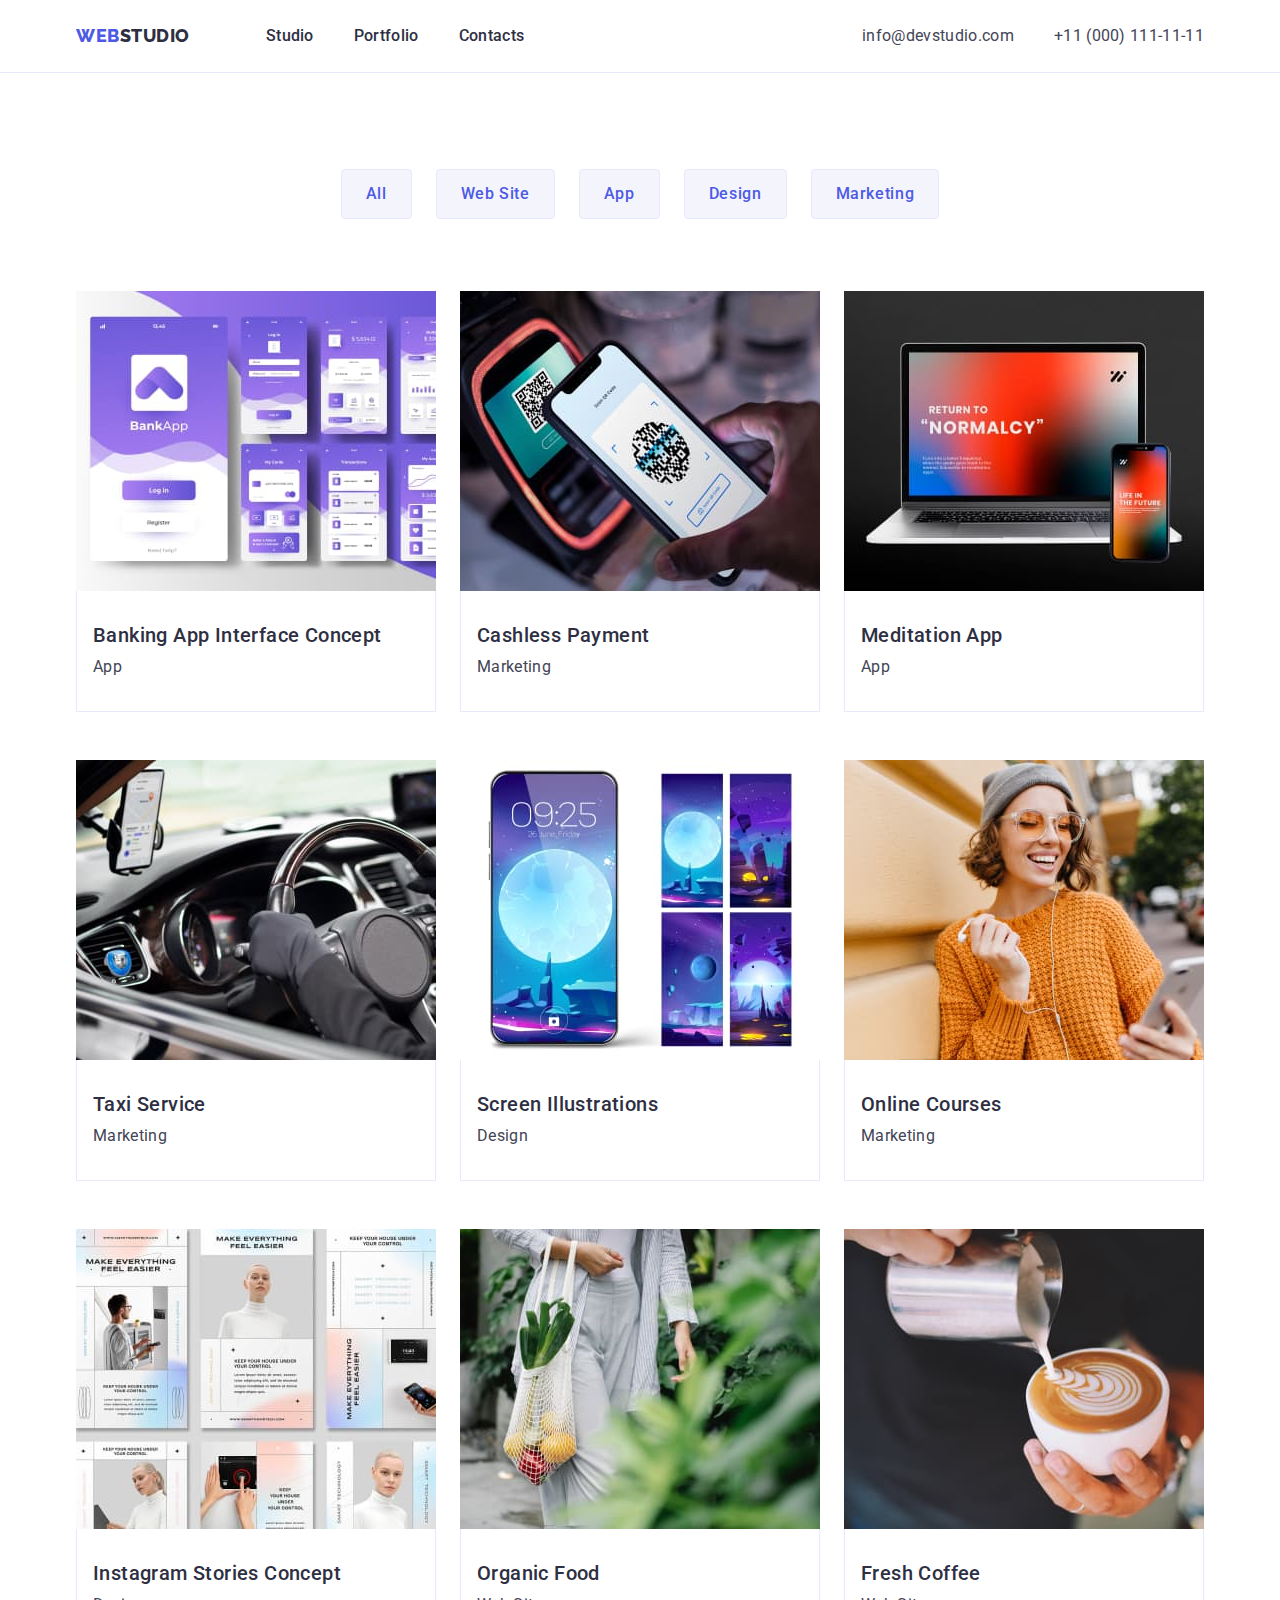
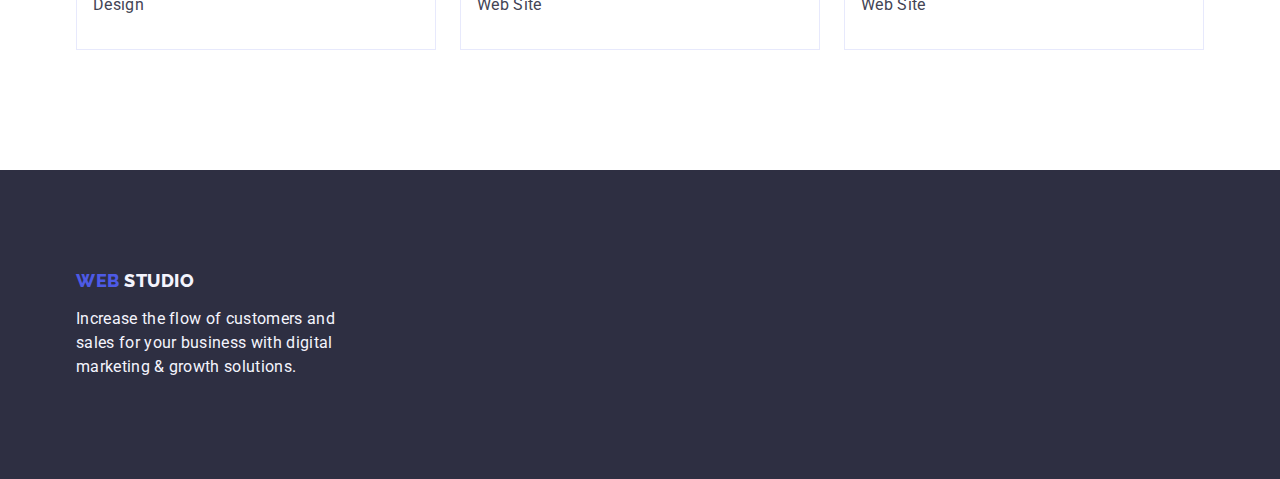
==== portfolio.html @ 2b47f882 "add file of 3" ====
<!DOCTYPE html>
<html lang="en">
  <head>
    <meta charset="UTF-8">
    <meta http-equiv="X-UA-Compatible" content="IE=edge">
    <meta name="viewport" content="width=device-width, initial-scale=1.0">
    <title>Portfolio</title>
    <link rel="preconnect" href="https://fonts.googleapis.com">
    <link rel="preconnect" href="https://fonts.gstatic.com" crossorigin>
    <link
      href="https://fonts.googleapis.com/css2?family=Raleway:wght@800&family=Roboto:wght@400;500;700;900&display=swap"
      rel="stylesheet">
    <link rel="stylesheet"
      href="https://cdnjs.cloudflare.com/ajax/libs/modern-normalize/1.1.0/modern-normalize.min.css">
    <link rel="stylesheet" href="./css/styles.css">
  </head>
  <body>
    <!-- Top line -->

    <header class="page-header">
      <div class="container page-header-container">
        <nav class="page-nav">
          <a class="logo link logo-header" href="./index.html"> Web<span
              class="logo-dark">Studio</span>
          </a>
          <ul class="nav-menu list">
            <li class="nav-item"><a class="nav-link link"
                href="./index.html">Studio</a></li>
            <li class="nav-item"><a class="nav-link link"
                href="./portfolio.html">Portfolio</a></li>
            <li class="nav-item"><a class="nav-link link" href="">Contacts</a></li>
          </ul>
        </nav>
        <address class="address">
          <ul class="address-list list">
            <li class="address-item"><a class="contact-link link"
                href="mailto:info@devstudio.com">info@devstudio.com</a></li>
            <li class="address-item"><a class="contact-link link"
                href="tel:+110001111111">+11
                (000) 111-11-11</a></li>
          </ul>
        </address>
      </div>

    </header>

    <main>

      <!-- Portfolio section -->

      <section class="portfolio-section">
        <div class="container portfolio-container">

          <h1 hidden>Portfolio</h1>

          <!-- Buttons List -->

          <ul class="buttons-list list">
            <li class="buttons-list-item"><button class="button-filtr"
                type="button">All</button></li>
            <li class="buttons-list-item"><button class="button-filtr"
                type="button">Web Site</button></li>
            <li class="buttons-list-item"><button class="button-filtr"
                type="button">App</button></li>
            <li class="buttons-list-item"><button class="button-filtr"
                type="button">Design</button></li>
            <li class="buttons-list-item"><button class="button-filtr"
                type="button">Marketing</button></li>
          </ul>

          <!-- Our projects  -->

          <ul class="list projects-list">
            <li class="item-card">
              <a class="link portfolio-pic">
                <img src="./images/portfolio/banking-app.jpg"
                  alt="Banking
                  App" width="360" height="300">
                <div class="text-card-portfolio">
                  <h2 class="title-project title-portfolio">Banking App
                    Interface Concept</h2>
                  <p class="text-description text-portfolio">App</p>
                </div>
              </a>
            </li>

            <li class="item-card">
              <a class="link portfolio-pic">
                <img src="./images/portfolio/cashless-payment.jpg"
                  alt="Mobile phone and payment terminal" width="360"
                  height="300">
                <div class="text-card-portfolio"><h2 class="title-project
                    title-portfolio">Cashless Payment</h2>
                  <p class="text-description text-portfolio">Marketing</p></div>
              </a>
            </li>

            <li class="item-card">
              <a class="link portfolio-pic">
                <img src="./images/portfolio/meditation-app.jpg"
                  alt="Laptop and mobile phone" width="360" height="300">
                <div class="text-card-portfolio"><h2 class="title-project
                    title-portfolio">Meditation App</h2>
                  <p class="text-description text-portfolio">App</p></div>
              </a>

            </li>

            <li class="item-card">
              <a class="link portfolio-pic">
                <img src="./images/portfolio/taxi-service.jpg" alt="Car
                  salon" width="360" height="300">
                <div class="text-card-portfolio"><h2 class="title-project
                    title-portfolio">Taxi Service</h2>
                  <p class="text-description text-portfolio">Marketing</p></div>
              </a>
            </li>

            <li class="item-card">
              <a class="link portfolio-pic">
                <img src="./images/portfolio/screen-Illustrations.jpg"
                  alt="Mobile phone and theme design" width="360"
                  height="300">
                <div class="text-card-portfolio"><h2
                    class="title-project
                    title-portfolio">Screen
                    Illustrations</h2>
                  <p class="text-description text-portfolio">Design</p></div>
              </a>

            </li>

            <li class="item-card">
              <a class="link portfolio-pic">
                <img src="./images/portfolio/online-courses.jpg"
                  alt="Girl
                  smiling" width="360" height="300">
                <div class="text-card-portfolio"><h2
                    class="title-project
                    title-portfolio">Online Courses</h2>
                  <p class="text-description text-portfolio">Marketing</p></div>
              </a>

            </li>

            <li class="item-card">
              <a class="link portfolio-pic">
                <img
                  src="./images/portfolio/instagram-stories.jpg"
                  alt="Gallery of images from the app" width="360"
                  height="300">
                <div class="text-card-portfolio"><h2
                    class="title-project
                    title-portfolio">Instagram Stories
                    Concept</h2>
                  <p class="text-description text-portfolio">Design</p></div>
              </a>

            </li>

            <li class="item-card">
              <a class="link portfolio-pic">
                <img src="./images/portfolio/organic-food.jpg"
                  alt="Girl
                  carries vegetables in a bag" width="360"
                  height="300">
                <div class="text-card-portfolio"><h2
                    class="title-project
                    title-portfolio">Organic Food</h2>
                  <p class="text-description text-portfolio">Web
                    Site</p>
                </div>
              </a>
            </li>

            <li class="item-card">
              <a class="link portfolio-pic">
                <img src="./images/portfolio/fresh-coffee.jpg"
                  alt="Man
                  holding a cup of coffee" width="360"
                  height="300">
                <div class="text-card-portfolio"><h2
                    class="title-project
                    title-portfolio">Fresh Coffee</h2>
                  <p class="text-description text-portfolio">Web
                    Site</p>
                </div>
              </a>
            </li>

          </ul>

        </div>

      </section>


    </main>

    <!-- Footer -->

    <footer class="footer">
      <div class="container">
        <a class="logo link logo-footer" href="./index.html">Web
          <span
            class="logo-white">Studio</span>
        </a>
        <p class="text-footer">
          Increase the flow of customers and sales for your
          business with
          digital
          marketing & growth solutions.
        </p>
      </div>

    </footer>

  </body>
</html>
---- css/styles.css ----
:root {
  --main-font-family: "Roboto", sans-serif;
  --theme-color: #2e2f42;
}
/* ===================Скидання стилів======= */
.list {
  list-style: none;
}

.link {
  text-decoration: none;
}

button {
  cursor: pointer;
}

h1,
h2,
h3,
h4,
p {
  margin-top: 0;
  margin-bottom: 0;
}

ul,
ol {
  margin-top: 0;
  margin-bottom: 0;
  padding-left: 0;
}

img {
  display: block;
  max-width: 100%;
  height: auto;
}

.container {
  width: 1158px;
  margin: 0 auto;
  padding: 0 15px;
}

/* ====================COMPONENTS==================== */

body {
  font-family: var(--main-font-family);
  color: #434455;
  background-color: #ffffff;
}

.logo {
  font-family: "Raleway", sans-serif;
  font-weight: 800;
  font-size: 18px;
  line-height: 1.17;
  display: flex;
  letter-spacing: 0.03em;
  text-transform: uppercase;
  color: #4d5ae5;
}

.logo-header {
  margin-right: 76px;
}

.logo-dark {
  color: #2e2f42;
}

.logo-white {
  color: #f4f4fd;
}

/* ====================HEADER================== */

.page-header {
  display: flex;
  align-items: center;
  padding-top: 24px;
  padding-bottom: 24px;
  box-sizing: border-box;
  border-bottom: 1px solid #e7e9fc;
}

.page-header-container {
  display: flex;
  align-items: center;
}

.page-nav {
  display: flex;
  align-items: center;
  /* column-gap: 76px; */
}

.nav-menu {
  display: flex;
  align-items: center;
  gap: 40px;
  /* column-gap: 40px; */
}

.address-list {
  display: flex;
  align-items: center;
  gap: 40px;
}

.nav-link {
  font-weight: 500;
  font-size: 16px;
  line-height: 1.5;
  letter-spacing: 0.02em;
  color: #2e2f42;
  padding: 24px 0;
}

.nav-link:hover,
.nav-link:focus {
  color: #404bbf;
}

.address {
  font-style: normal;
  margin-left: auto;
}

.contact-link {
  font-weight: 400;
  font-size: 16px;
  line-height: 1.5;
  letter-spacing: 0.02em;
  color: #434455;
}

.contact-link:hover,
.contact-link:focus {
  color: #404bbf;
}

/* ================ HERO ========== */

.hero-section {
  background-color: var(--theme-color);
  padding-top: 188px;
  padding-bottom: 188px;
}

.main-title {
  max-width: 496px;
  margin-left: auto;
  margin-right: auto;
  margin-bottom: 48px;
  font-weight: 700;
  font-size: 56px;
  line-height: 1.07;
  letter-spacing: 0.02em;
  color: #ffffff;
}

.order-btn {
  border: none;
  display: block;
  margin-left: auto;
  margin-right: auto;
  min-width: 169px;
  min-height: 56px;
  padding: 16px 32px;
  font-weight: 500;
  font-size: 16px;
  line-height: 1.5;
  color: #ffffff;
  letter-spacing: 0.04em;
  background-color: #4d5ae5;
  box-shadow: 0px 4px 4px rgba(0, 0, 0, 0.15);
  border-radius: 4px;
}

.order-btn:hover,
.order-btn:focus {
  background-color: #404bbf;
}

/* ===================SECTION ADVANTAGES=============== */
.advantages-section {
  padding-top: 120px;
  padding-bottom: 120px;
}

.advantages-list {
  display: flex;
  min-width: 264px;
  gap: 24px;
  margin-left: auto;
  margin-right: auto;
}

.advantages {
  width: calc((100%-72px) / 4);
}

.title-sections {
  max-width: max-content;
  margin-left: auto;
  margin-right: auto;
  margin-bottom: 72px;
  font-weight: 700;
  font-size: 36px;
  line-height: 1.11;
  letter-spacing: 0.02em;
  text-transform: capitalize;
  color: #2e2f42;
}
/* Title h3 */
.title-list-item {
  font-weight: 500;
  font-size: 20px;
  line-height: 1.2;
  letter-spacing: 0.02em;
  color: #2e2f42;
  margin-bottom: 8px;
}
/* Text description */
.text-description {
  font-weight: 400;
  font-size: 16px;
  line-height: 1.5;
  letter-spacing: 0.02em;
}

/*=============== WHAT ARE WE DOING=========== */

.what-doing-section {
  padding-top: 0;
  padding-bottom: 120px;
}

.card-list {
  display: flex;
  align-items: center;
  gap: 24px;
}

/*===================== OUR TEAM================== */

.our-team-section {
  padding-top: 120px;
  padding-bottom: 120px;
  background-color: #f4f4fd;
}

.our-team-list {
  display: flex;
  gap: 24px;
}

.team-list-card {
  flex-basis: calc((100% - 3 * 24) / 4);
  background-color: #ffffff;
  box-shadow: 0px 1px 6px rgba(46, 47, 66, 0.08),
    0px 1px 1px rgba(46, 47, 66, 0.16), 0px 2px 1px rgba(46, 47, 66, 0.08);
  border-radius: 0px 0px 4px 4px;
}
.card-content {
  padding: 32px 16px;
}

.title-card {
  text-align: center;
  margin-bottom: 8px;
}

.text-card {
  text-align: center;
}

.our-team {
  background-color: #f4f4fd;
}

/*====================== FOOTER======================= */

.footer {
  background-color: var(--theme-color);
  padding-top: 100px;
  padding-bottom: 100px;
}

.logo-footer {
  display: inline-block;
  margin-bottom: 16px;
}

.text-footer {
  max-width: 264px;
  font-weight: 400;
  font-size: 16px;
  line-height: 1.5;
  letter-spacing: 0.02em;
  color: #f4f4fd;
}

/*================== PORTFOLIO PAGE============== */

.portfolio-section {
  padding-top: 96px;
  padding-bottom: 120px;
}

/* ==============BUTTONS LIST =============*/
.buttons-list {
  display: flex;
  gap: 24px;
  justify-content: center;
  margin-bottom: 72px;
}

.button-filtr {
  min-width: min-content;
  padding: 12px 24px;
  font-weight: 500;
  font-size: 16px;
  line-height: 1.5;
  display: flex;
  align-items: center;
  text-align: center;
  letter-spacing: 0.04em;
  color: #4d5ae5;
  background-color: #f4f4fd;
  border: 1px solid #e7e9fc;
  border-radius: 4px;
}

.button-filtr:hover,
.button-filtr:focus {
  border: 1px solid transparent;
  background-color: #404bbf;
  color: #ffffff;
}

.title-project {
  font-weight: 500;
  font-size: 20px;
  line-height: 1.2;
  letter-spacing: 0.02em;
  color: #2e2f42;
  margin-bottom: 8px;
}

/* project card */

.projects-list {
  display: flex;
  flex-wrap: wrap;
  column-gap: 24px;
  row-gap: 48px;
}

.item-card {
  max-width: 360px;
  background: #ffffff;
}

.text-card-portfolio {
  padding: 32px 16px;
  border: 1px solid #e7e9fc;
  border-top: none;
}
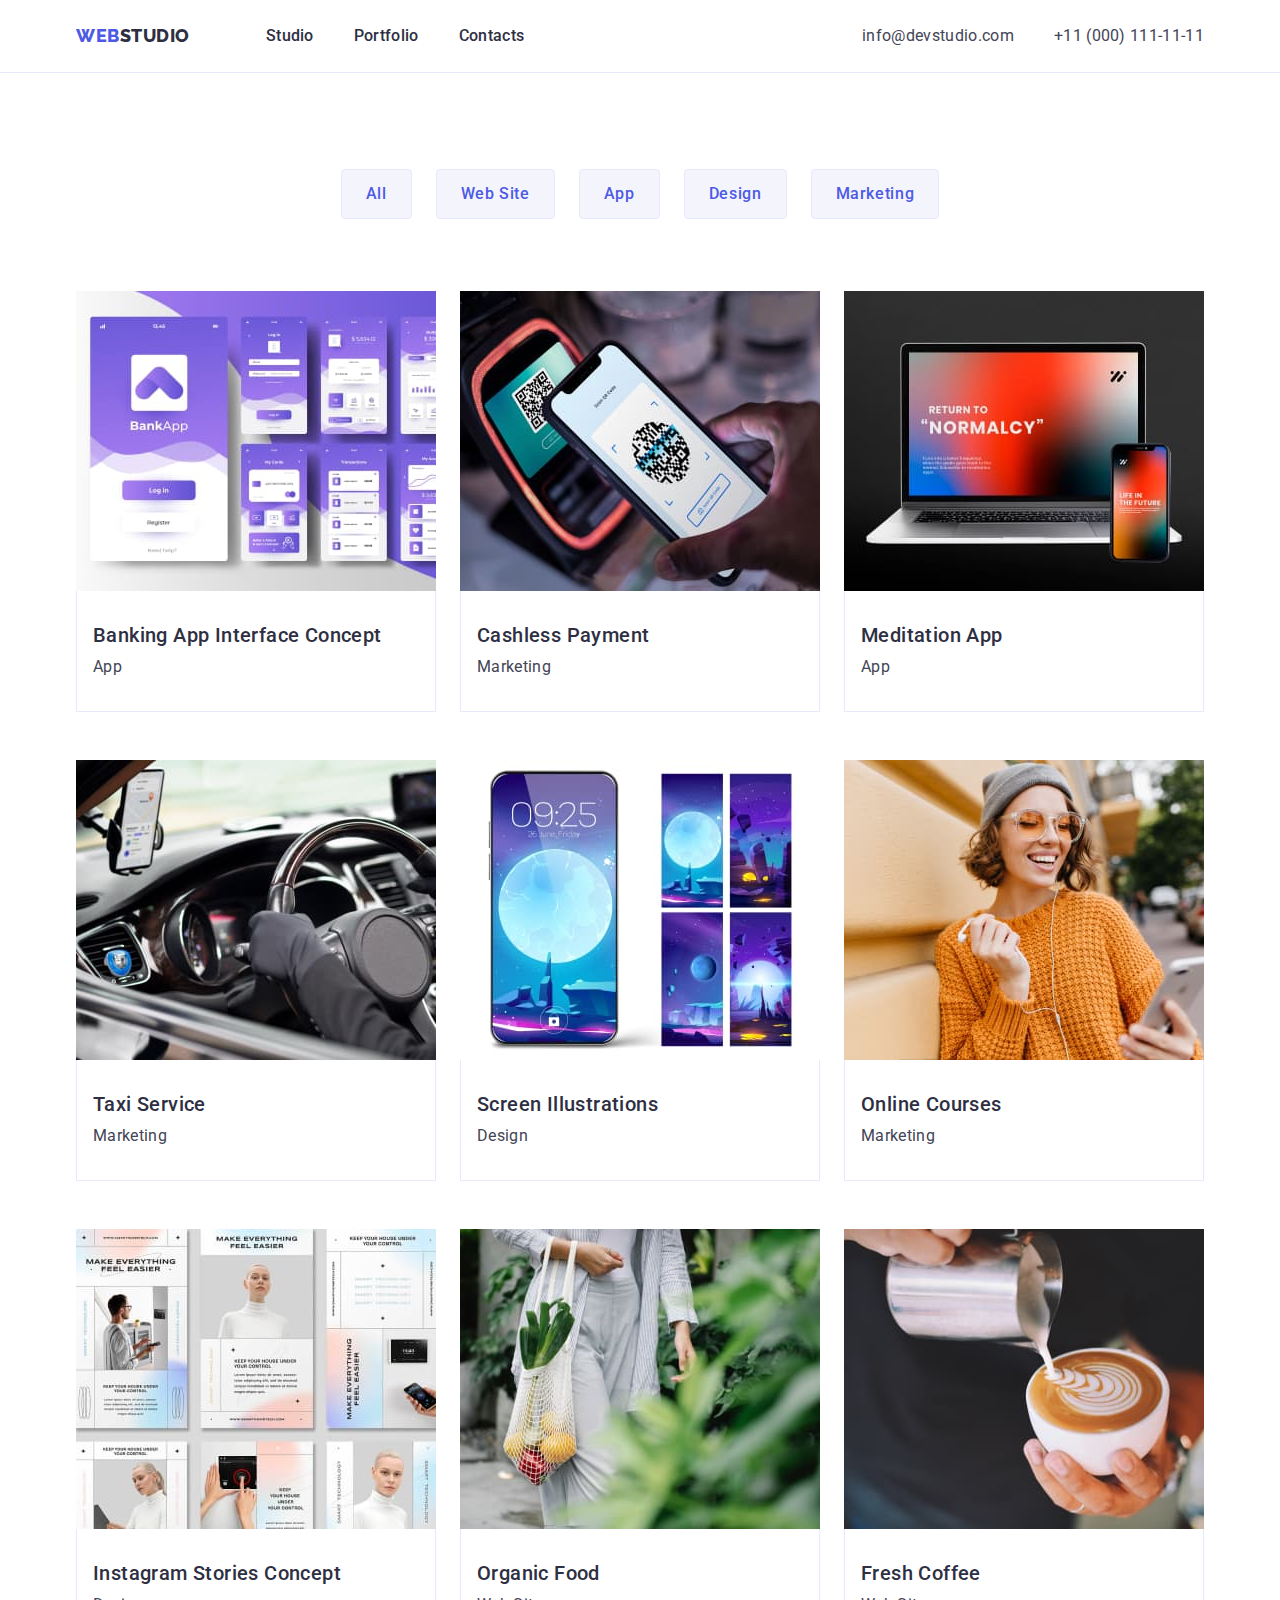
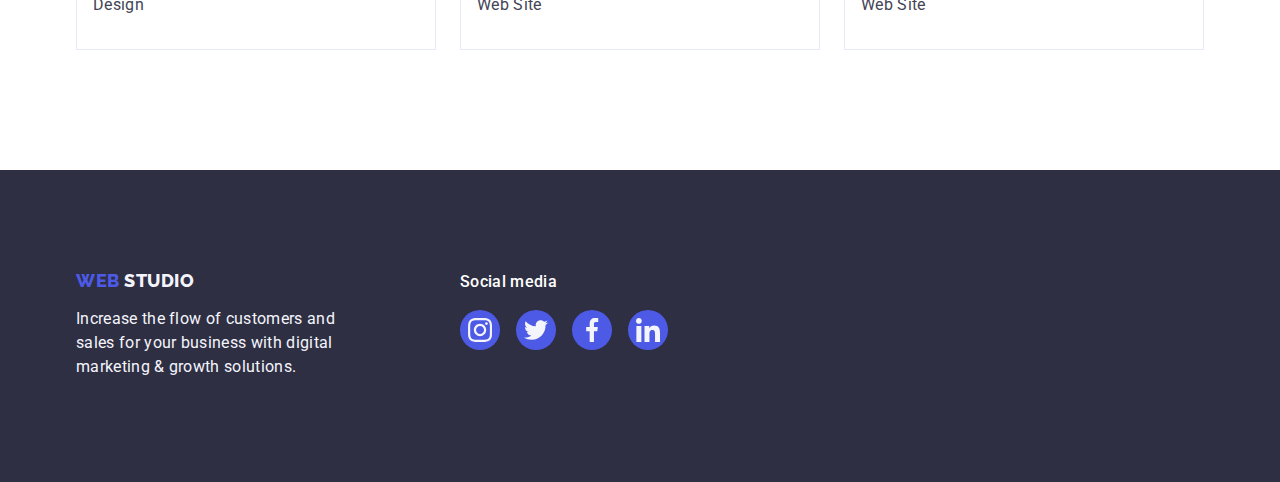
==== commit e1cde898: "finish" ====
--- a/portfolio.html
+++ b/portfolio.html
@@ -200,17 +200,78 @@
     <!-- Footer -->
 
     <footer class="footer">
-      <div class="container">
-        <a class="logo link logo-footer" href="./index.html">Web
-          <span
-            class="logo-white">Studio</span>
-        </a>
-        <p class="text-footer">
-          Increase the flow of customers and sales for your
-          business with
-          digital
-          marketing & growth solutions.
-        </p>
+
+      <div class="container footer-container">
+        <div class="footer-description">
+          <a class="logo link logo-footer" href="./index.html">Web
+            <span
+              class="logo-white">Studio</span>
+          </a>
+          <p class="text-footer">
+            Increase the flow of customers and sales for your
+            business
+            with
+            digital
+            marketing & growth solutions.
+          </p>
+        </div>
+
+
+
+        <div class="footer-social">
+          <p class="text-footer text-footer-social">Social media</p>
+
+          <ul class="footer-social-list list">
+            <li class="footer-social-list-item">
+              <a href="" class="footer-social-list-link link">
+                <svg class="footer-social-list-icon"
+                  aria-label="instagram"
+                  width="24px"
+                  height="24px">
+                  <use
+                    href="./images/sprite.svg#icon-instagram"></use>
+                </svg>
+              </a>
+            </li>
+
+            <li class="footer-social-list-item">
+              <a href="" class="footer-social-list-link link">
+                <svg class="footer-social-list-icon"
+                  aria-label="twitter"
+                  width="24px"
+                  height="24px">
+                  <use
+                    href="./images/sprite.svg#icon-twitter"></use>
+                </svg>
+              </a>
+            </li>
+
+            <li class="footer-social-list-item">
+              <a href="" class="footer-social-list-link link">
+                <svg class="footer-social-list-icon"
+                  aria-label="facebook"
+                  width="24px"
+                  height="24px">
+                  <use
+                    href="./images/sprite.svg#icon-facebook"></use>
+                </svg>
+              </a>
+            </li>
+
+            <li class="footer-social-list-item">
+              <a href="" class="footer-social-list-link link">
+                <svg class="footer-social-list-icon"
+                  aria-label="linkedin"
+                  width="24px"
+                  height="24px">
+                  <use href="./images/sprite.svg#icon-linkedin"></use>
+                </svg>
+              </a>
+            </li>
+
+          </ul>
+
+        </div>
       </div>
 
     </footer>
--- a/css/styles.css
+++ b/css/styles.css
@@ -143,10 +143,24 @@
 
 /* ================ HERO ========== */
 
-.hero-section {
+/* .hero-section {
   background-color: var(--theme-color);
   padding-top: 188px;
   padding-bottom: 188px;
+} */
+
+.hero-container {
+  background-color: var(--theme-color);
+  padding-top: 188px;
+  padding-bottom: 188px;
+
+  background-image: linear-gradient(
+      rgba(46, 47, 66, 0.7),
+      rgba(46, 47, 66, 0.7)
+    ),
+    url(../images/background-image/people-office.jpg);
+  background-repeat: no-repeat;
+  background-position: center;
 }
 
 .main-title {
@@ -190,6 +204,13 @@
   padding-bottom: 120px;
 }
 
+.advantages-icon {
+  display: flex;
+  justify-content: center;
+  height: 112px;
+  background-color: #f4f4fd;
+}
+
 .advantages-list {
   display: flex;
   min-width: 264px;
@@ -275,10 +296,58 @@
 
 .text-card {
   text-align: center;
+  margin-bottom: 8px;
 }
 
 .our-team {
   background-color: #f4f4fd;
+}
+
+.social-list {
+  display: flex;
+  justify-content: center;
+  gap: 24px;
+}
+
+.social-list-link {
+  display: flex;
+  justify-content: center;
+  align-items: center;
+  width: 40px;
+  height: 40px;
+  border-radius: 50%;
+  background-color: #4d5ae5;
+  fill: #f4f4fd;
+}
+
+/* ============================CUSTOMERS============================ */
+
+.customers-section {
+  margin-top: 120px;
+  margin-bottom: 104px;
+}
+
+.customers-list {
+  display: flex;
+  justify-content: center;
+  gap: 24px;
+}
+
+.customers-link {
+  display: flex;
+  justify-content: center;
+  align-items: center;
+  width: 168px;
+  height: 88px;
+  border: 1px solid #8e8f99;
+  border-radius: 4px;
+  fill: #8e8f99;
+}
+
+.customers-link:hover,
+.customers-link:focus {
+  fill: #404bbf;
+  border-color: #404bbf;
 }
 
 /*====================== FOOTER======================= */
@@ -289,6 +358,11 @@
   padding-bottom: 100px;
 }
 
+.footer-container {
+  display: flex;
+  gap: 120px;
+}
+
 .logo-footer {
   display: inline-block;
   margin-bottom: 16px;
@@ -303,6 +377,44 @@
   color: #f4f4fd;
 }
 
+.footer-description {
+  width: 264px;
+  height: 112px;
+}
+
+.text-footer-social {
+  margin-bottom: 16px;
+  font-weight: 500;
+  color: #ffffff;
+}
+
+.footer-social {
+  width: 208px;
+  height: 80px;
+}
+
+.footer-social-list {
+  display: flex;
+  justify-content: center;
+  gap: 16px;
+}
+
+.footer-social-list-link {
+  display: flex;
+  justify-content: center;
+  align-items: center;
+  width: 40px;
+  height: 40px;
+  border-radius: 50%;
+  background-color: #4d5ae5;
+  fill: #f4f4fd;
+}
+
+.footer-social-list-link:hover,
+.footer-social-list-link:focus {
+  background-color: #31d0aa;
+}
+
 /*================== PORTFOLIO PAGE============== */
 
 .portfolio-section {
@@ -316,6 +428,13 @@
   gap: 24px;
   justify-content: center;
   margin-bottom: 72px;
+}
+
+.buttons-list-item:hover,
+.buttons-list-item:focus {
+  box-shadow: 0px 3px 1px rgba(0, 0, 0, 0.1), 0px 2px 1px rgba(0, 0, 0, 0.08),
+    0px 2px 2px rgba(0, 0, 0, 0.12);
+  border-radius: 4px;
 }
 
 .button-filtr {
@@ -369,3 +488,8 @@
   border: 1px solid #e7e9fc;
   border-top: none;
 }
+
+.item-card:hover {
+  box-shadow: 0px 1px 6px rgba(46, 47, 66, 0.08),
+    0px 1px 1px rgba(46, 47, 66, 0.16), 0px 2px 1px rgba(46, 47, 66, 0.08);
+}
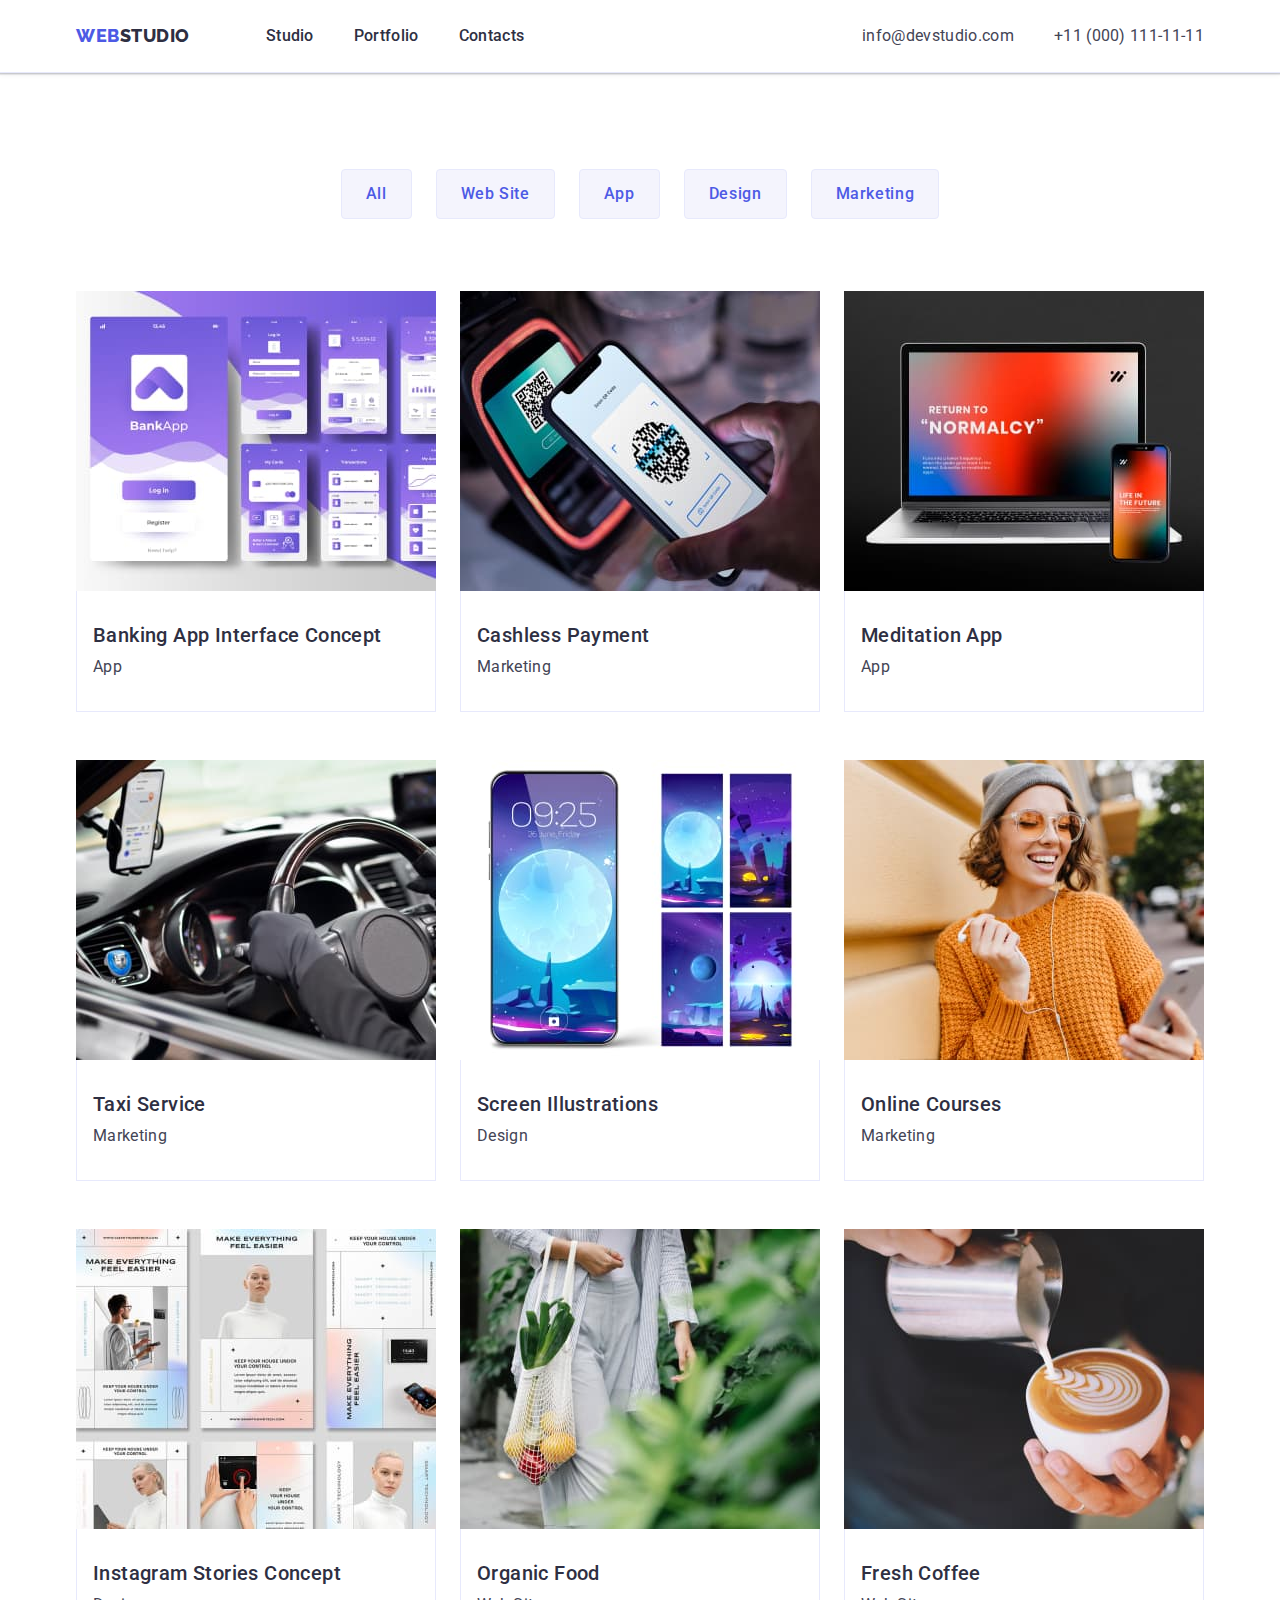
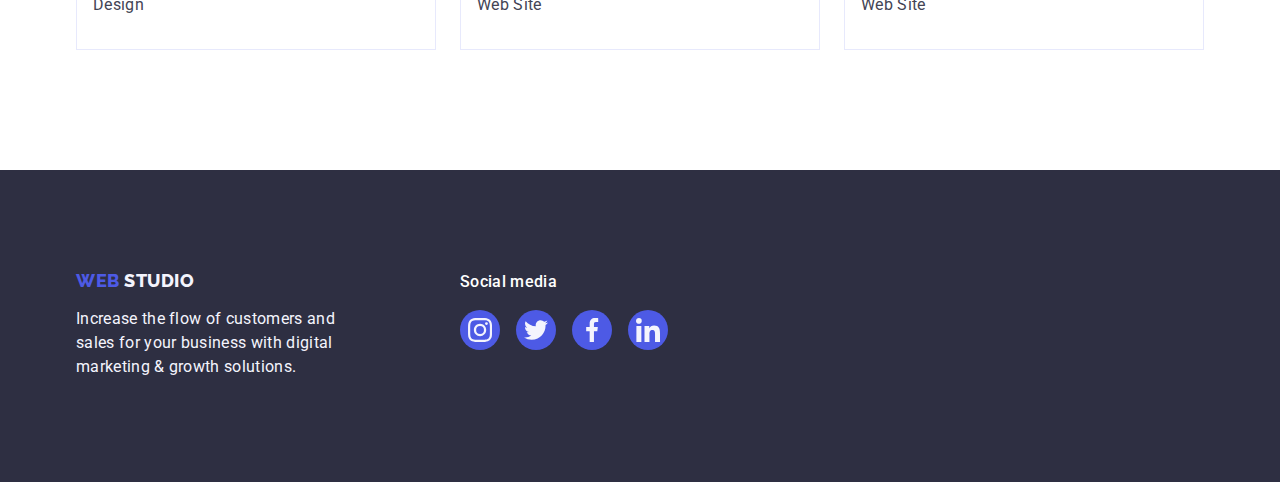
==== commit 87f6bfff: "2" ====
--- a/portfolio.html
+++ b/portfolio.html
@@ -226,10 +226,10 @@
               <a href="" class="footer-social-list-link link">
                 <svg class="footer-social-list-icon"
                   aria-label="instagram"
-                  width="24px"
-                  height="24px">
+                  width="24"
+                  height="24">
                   <use
-                    href="./images/sprite.svg#icon-instagram"></use>
+                    href="./images/icons.svg#icon-instagram"></use>
                 </svg>
               </a>
             </li>
@@ -238,10 +238,10 @@
               <a href="" class="footer-social-list-link link">
                 <svg class="footer-social-list-icon"
                   aria-label="twitter"
-                  width="24px"
-                  height="24px">
+                  width="24"
+                  height="24">
                   <use
-                    href="./images/sprite.svg#icon-twitter"></use>
+                    href="./images/icons.svg#icon-twitter"></use>
                 </svg>
               </a>
             </li>
@@ -250,10 +250,10 @@
               <a href="" class="footer-social-list-link link">
                 <svg class="footer-social-list-icon"
                   aria-label="facebook"
-                  width="24px"
-                  height="24px">
+                  width="24"
+                  height="24">
                   <use
-                    href="./images/sprite.svg#icon-facebook"></use>
+                    href="./images/icons.svg#icon-facebook"></use>
                 </svg>
               </a>
             </li>
@@ -262,9 +262,9 @@
               <a href="" class="footer-social-list-link link">
                 <svg class="footer-social-list-icon"
                   aria-label="linkedin"
-                  width="24px"
-                  height="24px">
-                  <use href="./images/sprite.svg#icon-linkedin"></use>
+                  width="24"
+                  height="24">
+                  <use href="./images/icons.svg#icon-linkedin"></use>
                 </svg>
               </a>
             </li>
--- a/css/styles.css
+++ b/css/styles.css
@@ -83,6 +83,8 @@
   padding-bottom: 24px;
   box-sizing: border-box;
   border-bottom: 1px solid #e7e9fc;
+  box-shadow: 0px 2px 1px rgba(46, 47, 66, 0.08),
+    0px 1px 1px rgba(46, 47, 66, 0.16), 0px 1px 6px rgba(46, 47, 66, 0.08);
 }
 
 .page-header-container {
@@ -143,16 +145,14 @@
 
 /* ================ HERO ========== */
 
-/* .hero-section {
+.hero-section {
   background-color: var(--theme-color);
   padding-top: 188px;
   padding-bottom: 188px;
-} */
-
-.hero-container {
-  background-color: var(--theme-color);
-  padding-top: 188px;
-  padding-bottom: 188px;
+  display: flex;
+  align-items: center;
+  max-width: 1440px;
+  margin: auto;
 
   background-image: linear-gradient(
       rgba(46, 47, 66, 0.7),
@@ -161,6 +161,7 @@
     url(../images/background-image/people-office.jpg);
   background-repeat: no-repeat;
   background-position: center;
+  background-size: cover;
 }
 
 .main-title {
@@ -204,6 +205,12 @@
   padding-bottom: 120px;
 }
 
+.advantages-section-container {
+  align-items: center;
+  border-radius: 4px;
+  margin-bottom: 8px;
+}
+
 .advantages-icon {
   display: flex;
   justify-content: center;
@@ -286,7 +293,7 @@
   border-radius: 0px 0px 4px 4px;
 }
 .card-content {
-  padding: 32px 16px;
+  padding: 32px 0px;
 }
 
 .title-card {
@@ -320,11 +327,20 @@
   fill: #f4f4fd;
 }
 
+.social-list-link:hover,
+.social-list-link:focus {
+  background-color: #404bbf;
+}
+
 /* ============================CUSTOMERS============================ */
 
 .customers-section {
-  margin-top: 120px;
-  margin-bottom: 104px;
+  padding-top: 120px;
+  padding-bottom: 120px;
+}
+
+.title-customers-sections {
+  margin-bottom: 72px;
 }
 
 .customers-list {
@@ -339,12 +355,26 @@
   align-items: center;
   width: 168px;
   height: 88px;
+  color: currentColor;
   border: 1px solid #8e8f99;
   border-radius: 4px;
-  fill: #8e8f99;
-}
-
-.customers-link:hover,
+  color: #8e8f99;
+}
+
+.customers-link-icon {
+  fill: currentColor;
+}
+
+.customers-link:hover .customers-link-icon,
+.customers-link:focus .customers-link-icon {
+  fill: #404bbf;
+}
+
+.customers-link:hover {
+  fill: #404bbf;
+  border-color: #404bbf;
+}
+
 .customers-link:focus {
   fill: #404bbf;
   border-color: #404bbf;
@@ -360,7 +390,7 @@
 
 .footer-container {
   display: flex;
-  gap: 120px;
+  align-items: baseline;
 }
 
 .logo-footer {
@@ -380,6 +410,7 @@
 .footer-description {
   width: 264px;
   height: 112px;
+  margin-right: 120px;
 }
 
 .text-footer-social {
@@ -422,19 +453,12 @@
   padding-bottom: 120px;
 }
 
-/* ==============BUTTONS LIST =============*/
+/* ================BUTTONS LIST =============*/
 .buttons-list {
   display: flex;
   gap: 24px;
   justify-content: center;
   margin-bottom: 72px;
-}
-
-.buttons-list-item:hover,
-.buttons-list-item:focus {
-  box-shadow: 0px 3px 1px rgba(0, 0, 0, 0.1), 0px 2px 1px rgba(0, 0, 0, 0.08),
-    0px 2px 2px rgba(0, 0, 0, 0.12);
-  border-radius: 4px;
 }
 
 .button-filtr {
@@ -458,6 +482,9 @@
   border: 1px solid transparent;
   background-color: #404bbf;
   color: #ffffff;
+  box-shadow: 0px 3px 1px rgba(0, 0, 0, 0.1), 0px 2px 1px rgba(0, 0, 0, 0.08),
+    0px 2px 2px rgba(0, 0, 0, 0.12);
+  border-radius: 4px;
 }
 
 .title-project {
@@ -469,7 +496,11 @@
   margin-bottom: 8px;
 }
 
-/* project card */
+/* =====================PROJECT CARD====================================== */
+
+.portfolio-pic {
+  display: block;
+}
 
 .projects-list {
   display: flex;
@@ -489,7 +520,8 @@
   border-top: none;
 }
 
-.item-card:hover {
+.portfolio-pic:hover,
+.portfolio-pic:focus {
   box-shadow: 0px 1px 6px rgba(46, 47, 66, 0.08),
     0px 1px 1px rgba(46, 47, 66, 0.16), 0px 2px 1px rgba(46, 47, 66, 0.08);
 }
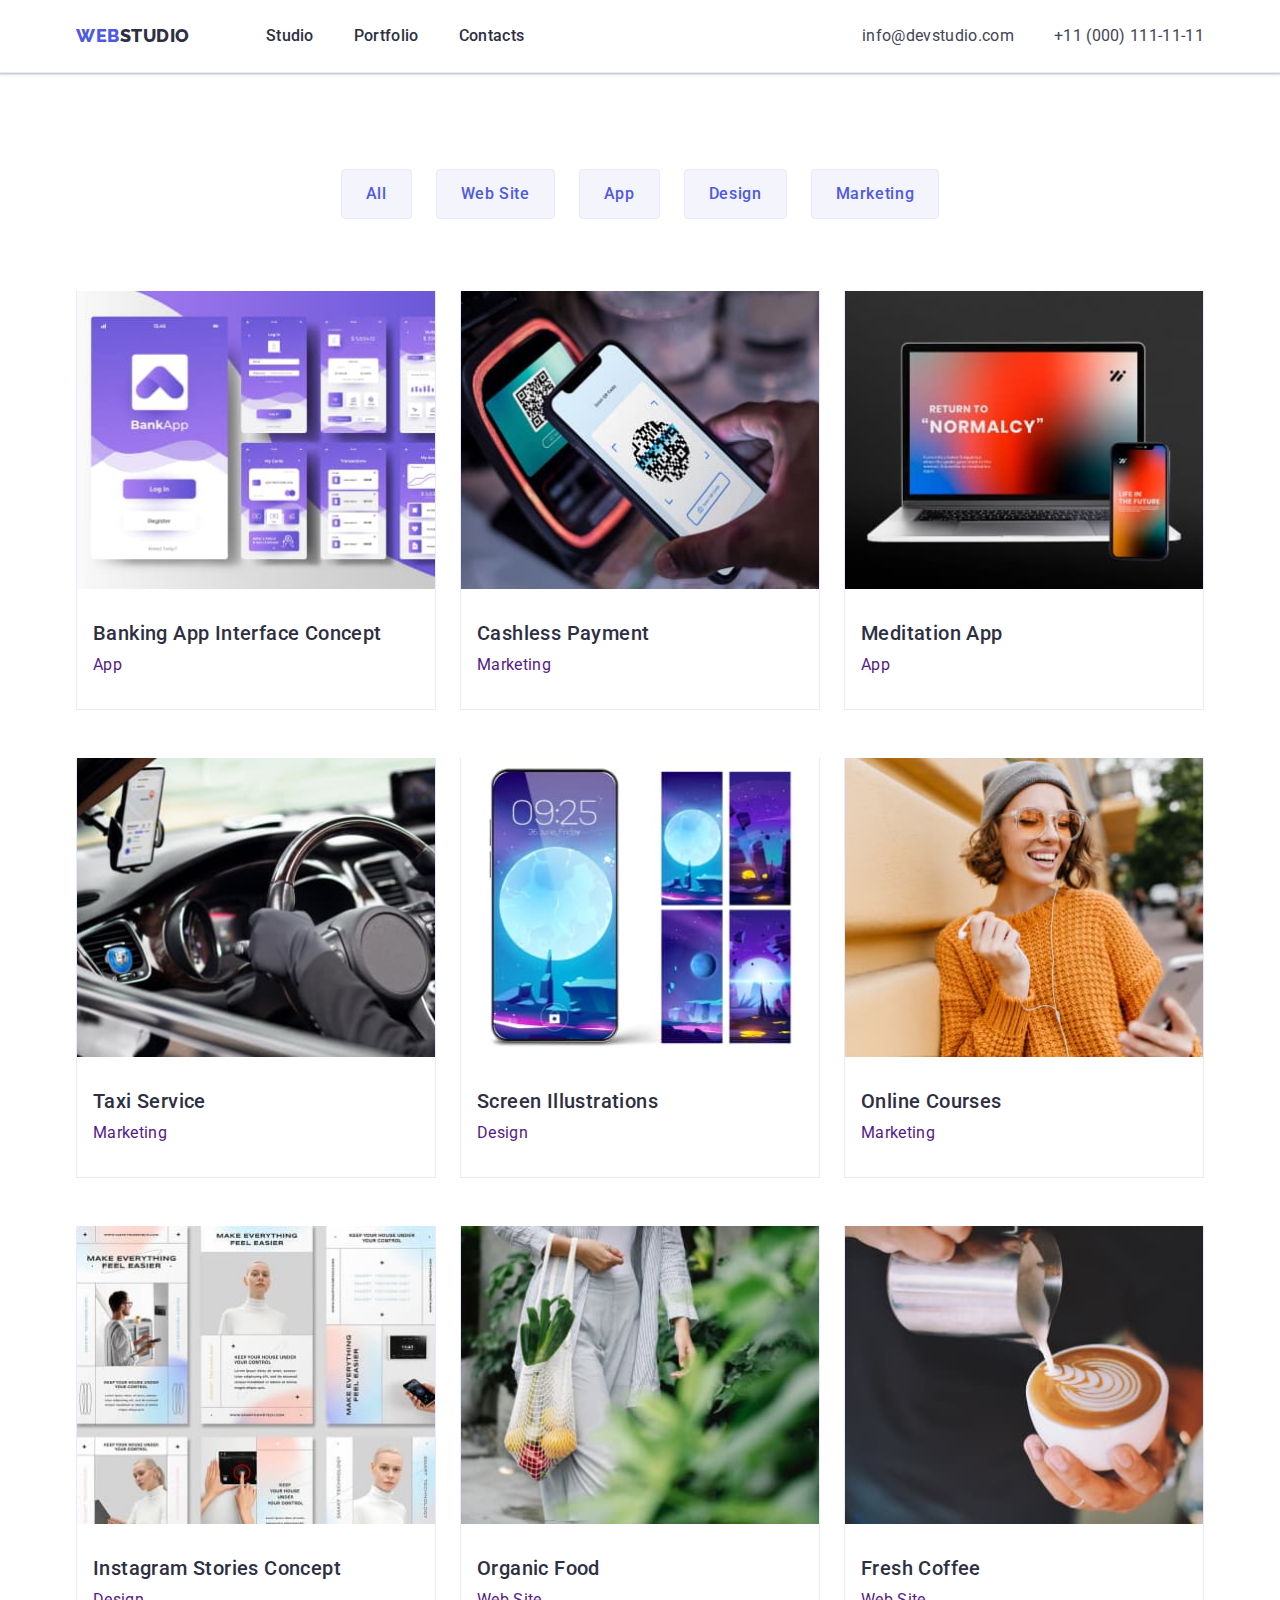
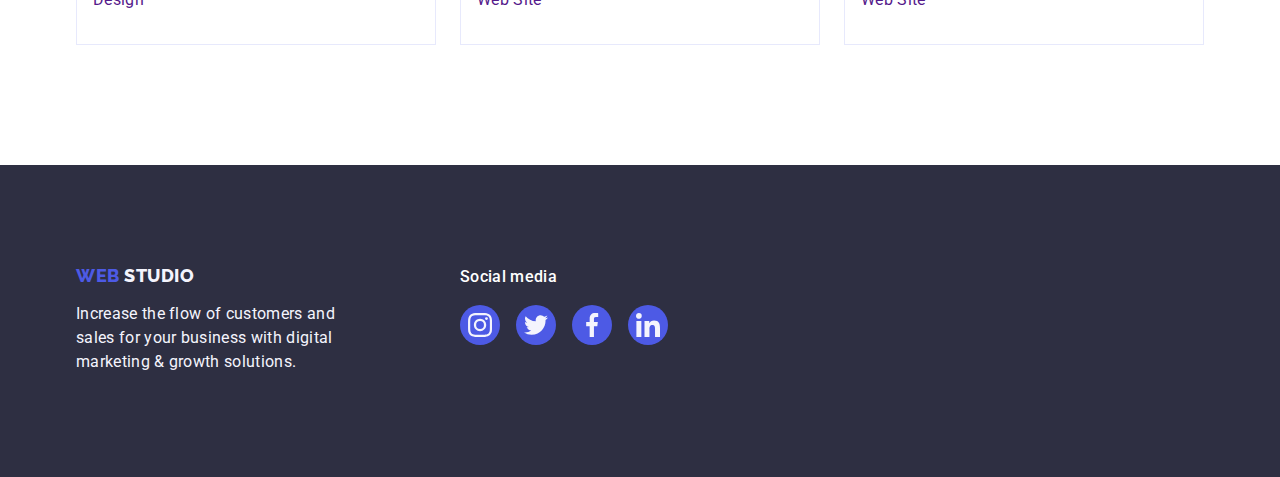
==== commit d8e1f8e7: "333" ====
--- a/portfolio.html
+++ b/portfolio.html
@@ -72,7 +72,7 @@
 
           <ul class="list projects-list">
             <li class="item-card">
-              <a class="link portfolio-pic">
+              <a href="" class="link portfolio-link">
                 <img src="./images/portfolio/banking-app.jpg"
                   alt="Banking
                   App" width="360" height="300">
@@ -85,7 +85,7 @@
             </li>
 
             <li class="item-card">
-              <a class="link portfolio-pic">
+              <a href="" class="link portfolio-link">
                 <img src="./images/portfolio/cashless-payment.jpg"
                   alt="Mobile phone and payment terminal" width="360"
                   height="300">
@@ -96,7 +96,7 @@
             </li>
 
             <li class="item-card">
-              <a class="link portfolio-pic">
+              <a href="" class="link portfolio-link">
                 <img src="./images/portfolio/meditation-app.jpg"
                   alt="Laptop and mobile phone" width="360" height="300">
                 <div class="text-card-portfolio"><h2 class="title-project
@@ -107,7 +107,7 @@
             </li>
 
             <li class="item-card">
-              <a class="link portfolio-pic">
+              <a href="" class="link portfolio-link">
                 <img src="./images/portfolio/taxi-service.jpg" alt="Car
                   salon" width="360" height="300">
                 <div class="text-card-portfolio"><h2 class="title-project
@@ -117,7 +117,7 @@
             </li>
 
             <li class="item-card">
-              <a class="link portfolio-pic">
+              <a href="" class="link portfolio-link">
                 <img src="./images/portfolio/screen-Illustrations.jpg"
                   alt="Mobile phone and theme design" width="360"
                   height="300">
@@ -131,7 +131,7 @@
             </li>
 
             <li class="item-card">
-              <a class="link portfolio-pic">
+              <a href="" class="link portfolio-link">
                 <img src="./images/portfolio/online-courses.jpg"
                   alt="Girl
                   smiling" width="360" height="300">
@@ -144,7 +144,7 @@
             </li>
 
             <li class="item-card">
-              <a class="link portfolio-pic">
+              <a href="" class="link portfolio-link">
                 <img
                   src="./images/portfolio/instagram-stories.jpg"
                   alt="Gallery of images from the app" width="360"
@@ -159,7 +159,7 @@
             </li>
 
             <li class="item-card">
-              <a class="link portfolio-pic">
+              <a href="" class="link portfolio-link">
                 <img src="./images/portfolio/organic-food.jpg"
                   alt="Girl
                   carries vegetables in a bag" width="360"
@@ -174,7 +174,7 @@
             </li>
 
             <li class="item-card">
-              <a class="link portfolio-pic">
+              <a href="" class="link portfolio-link">
                 <img src="./images/portfolio/fresh-coffee.jpg"
                   alt="Man
                   holding a cup of coffee" width="360"
--- a/css/styles.css
+++ b/css/styles.css
@@ -95,14 +95,12 @@
 .page-nav {
   display: flex;
   align-items: center;
-  /* column-gap: 76px; */
 }
 
 .nav-menu {
   display: flex;
   align-items: center;
   gap: 40px;
-  /* column-gap: 40px; */
 }
 
 .address-list {
@@ -208,14 +206,17 @@
 .advantages-section-container {
   align-items: center;
   border-radius: 4px;
-  margin-bottom: 8px;
-}
-
-.advantages-icon {
-  display: flex;
-  justify-content: center;
+}
+
+.advantages-icon-box {
+  display: flex;
+  align-items: center;
+  justify-content: center;
+  width: 264px;
   height: 112px;
   background-color: #f4f4fd;
+  border-radius: 4px;
+  margin-bottom: 8px;
 }
 
 .advantages-list {
@@ -232,12 +233,13 @@
 
 .title-sections {
   max-width: max-content;
-  margin-left: auto;
+  margin: 0 auto 72px auto;
+  /* margin-left: auto;
   margin-right: auto;
-  margin-bottom: 72px;
+  margin-bottom: 72px; */
   font-weight: 700;
   font-size: 36px;
-  line-height: 1.11;
+  line-height: 1.1;
   letter-spacing: 0.02em;
   text-transform: capitalize;
   color: #2e2f42;
@@ -339,10 +341,6 @@
   padding-bottom: 120px;
 }
 
-.title-customers-sections {
-  margin-bottom: 72px;
-}
-
 .customers-list {
   display: flex;
   justify-content: center;
@@ -361,23 +359,18 @@
   color: #8e8f99;
 }
 
+.customers-link:hover {
+  color: #404bbf;
+  border-color: #404bbf;
+}
+
+.customers-link:focus {
+  color: #404bbf;
+  border-color: #404bbf;
+}
+
 .customers-link-icon {
   fill: currentColor;
-}
-
-.customers-link:hover .customers-link-icon,
-.customers-link:focus .customers-link-icon {
-  fill: #404bbf;
-}
-
-.customers-link:hover {
-  fill: #404bbf;
-  border-color: #404bbf;
-}
-
-.customers-link:focus {
-  fill: #404bbf;
-  border-color: #404bbf;
 }
 
 /*====================== FOOTER======================= */
@@ -498,8 +491,10 @@
 
 /* =====================PROJECT CARD====================================== */
 
-.portfolio-pic {
+.portfolio-link {
   display: block;
+  border: 1px solid #e7e9fc;
+  border-top: none;
 }
 
 .projects-list {
@@ -516,12 +511,10 @@
 
 .text-card-portfolio {
   padding: 32px 16px;
-  border: 1px solid #e7e9fc;
-  border-top: none;
-}
-
-.portfolio-pic:hover,
-.portfolio-pic:focus {
+}
+
+.portfolio-link:hover,
+.portfolio-link:focus {
   box-shadow: 0px 1px 6px rgba(46, 47, 66, 0.08),
     0px 1px 1px rgba(46, 47, 66, 0.16), 0px 2px 1px rgba(46, 47, 66, 0.08);
 }
